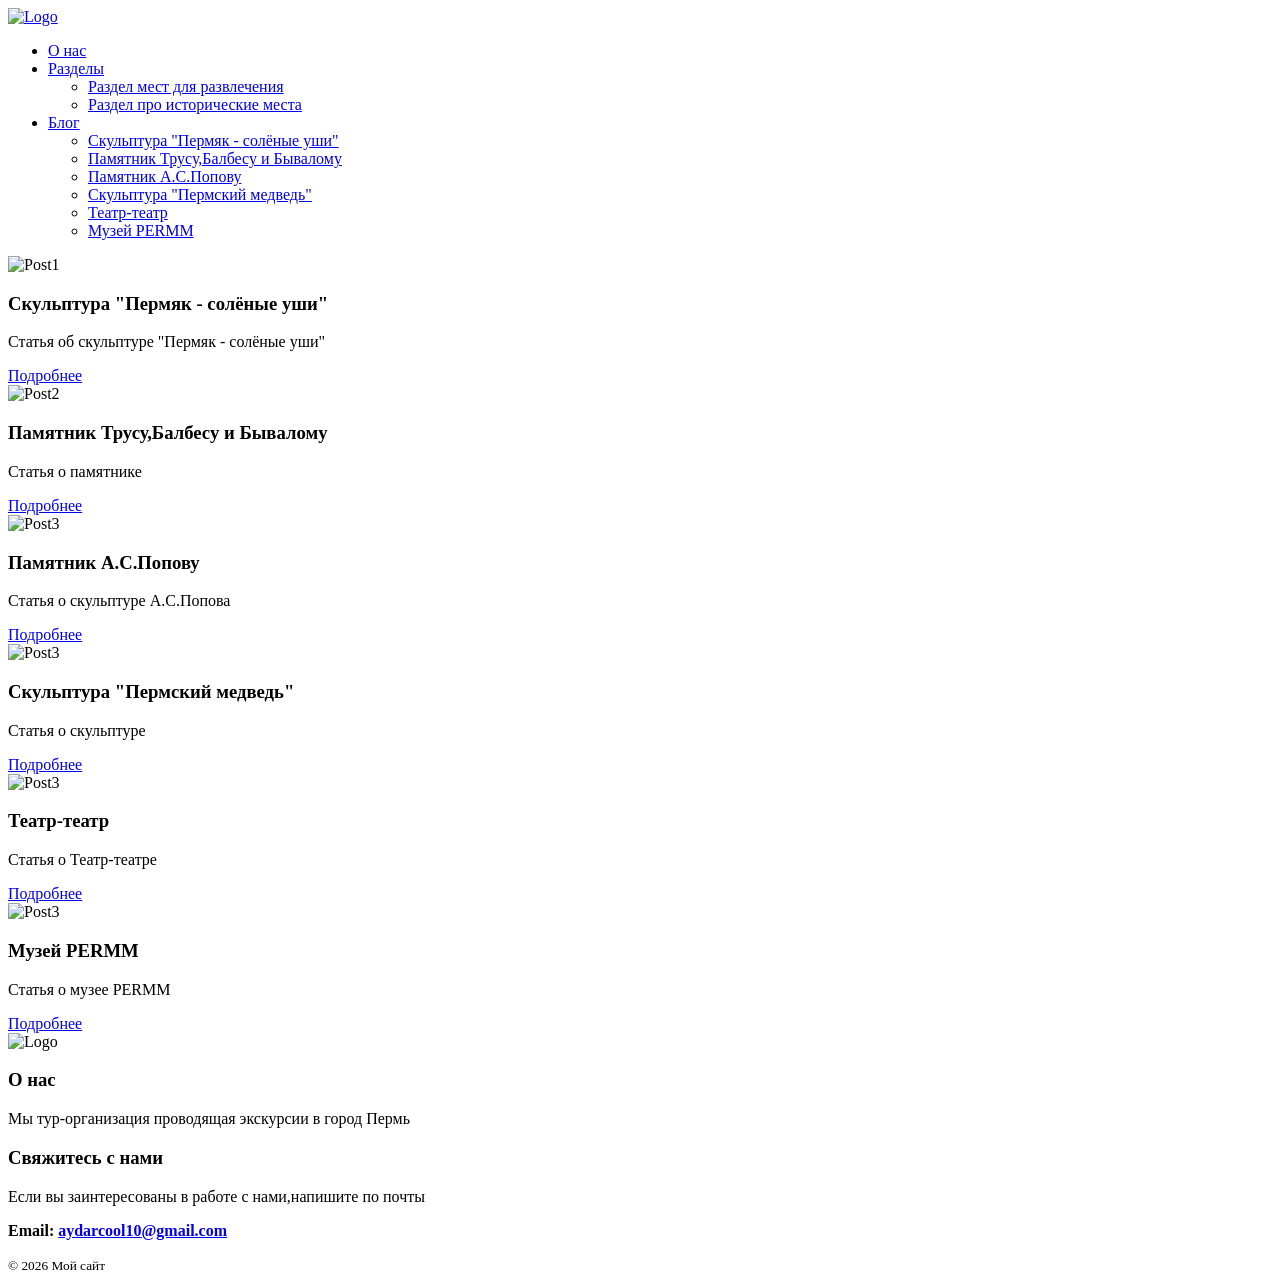
==== MENU_HIST.html @ cdac60d3 "111" ====
<!DOCTYPE html>
<html lang="en">
<head>
    <meta charset="UTF-8">
    <meta name="viewport" content="width=device-width, initial-scale=1.0">
    <title>Document</title>
    <link rel="stylesheet" href="Styles/style.css">
</head>
<body>
    <header>
        <div class="header_container">
            <a href="About_Us.html" class = "logo-link"><img src="Images/Logo.png" alt="Logo" width="200" draggable="false" class = "logo"></a>

            <nav class = "main-nav">
                <ul class = "nav-list">
                    <li><a href="About_Us.html" class="nav-link">О нас</a></li>
                    <li class="dropdown">
                        <a href="#" class="nav-link">Разделы</a>
                        <ul class="dropdown-menu">
                            <li><a href="MENU_FUN.html">Раздел мест для развлечения</a></li>
                            <li><a href="MENU_HIST.html">Раздел про исторические места</a></li>
                        </ul>
                    </li>
                    <li class="dropdown">
                        <a href="#" class="nav-link">Блог </a>
                        <ul class="dropdown-menu">
                            <li><a href="PERM_USHI.html">Скульптура "Пермяк - солёные уши"</a></li>
                            <li><a href="PostTBB.html">Памятник Трусу,Балбесу и Бывалому</a></li>
                            <li><a href="PostPOPOV.html">Памятник А.С.Попову</a></li>
                            <li><a href="PostBEAR.html">Скульптура "Пермский медведь"</a></li>
                            <li><a href="PostTeTe.html">Театр-театр</a></li>
                            <li><a href="PostPERMM.html">Музей PERMM</a></li>
                        </ul>
                    </li>
                    

                </ul>
            </nav>
    </header>

        </div>
        
    <main>
        <div class="pos">
            <div class = "post">
                <img src="Images/USHI.jpg" alt="Post1" height="230">
                <div>
                    <h3>Скульптура "Пермяк - солёные уши"</h3>
                    <p>Статья об скульптуре "Пермяк - солёные уши"</p>
                    <a href="PERM_USHI.html">Подробнее</a>
                </div>
            </div>
            <div class = "post">
                <img src="Images/TBB.webp" alt="Post2" height="230">
                    <div>
                        <h3>Памятник Трусу,Балбесу и Бывалому</h3>
                        <p>Статья о памятнике</p>
                        <a href="PostTBB.html">Подробнее</a>
                    </div>
            </div>
            <div class = "post">
                <img src="Images/POPOV.jpg" alt="Post3" height="230">
                    <div>
                        <h3>Памятник А.С.Попову</h3>
                        <p>Статья о скульптуре А.С.Попова</p>
                        <a href="PostPOPOV.html">Подробнее</a>
                    </div>
                </div>
            </div>
            <div class = "post">
                <img src="Images/BEAR.webp" alt="Post3" height="230">
                    <div>
                        <h3>Скульптура "Пермский медведь"</h3>
                        <p>Статья о скульптуре</p>
                        <a href="PostBEAR.html">Подробнее</a>
                    </div>
                </div>
            </div>
            <div class = "post">
                <img src="Images/TeTe.jpg" alt="Post3" height="230">
                    <div>
                        <h3>Театр-театр</h3>
                        <p>Статья о Театр-театре</p>
                        <a href="PostTeTe.html">Подробнее</a>
                    </div>
                </div>
            </div>
            <div class = "post">
                <img src="Images/PERMM.jpg" alt="Post3" height="230">
                    <div>
                        <h3>Музей PERMM</h3>
                        <p>Статья о музее PERMM</p>
                        <a href="PostPERMM.html">Подробнее</a>
                    </div>
                </div>
            </div>
    </main>

    <footer>
        <div class = "footer-content">

            <img src="Images/Logo.png" alt="Logo" width="200" draggable="false" class ="footer-logo">

            <div class = "footer-columns">

                <div class = "footer-column">
                    <h3>О нас</h3>
                    <p>Мы тур-организация проводящая экскурсии в город Пермь</p>
                </div>

                <div class="footer-column">
                    <h3>Свяжитесь с нами</h3>
                    <p>Если вы заинтересованы в работе с нами,напишите по почты</p>
                    <p><strong>Email: <a href="mailto:aydarcool10@gmail.com">aydarcool10@gmail.com</a></strong></p>
                
                </div>

            </div>
        </div>
        
        <div class="footer-bottom">
            <small>&copy; 2026 Мой сайт</small>
        </div>
    </footer>
    <script src="Script/Script.js"></script>
</body>
</html>
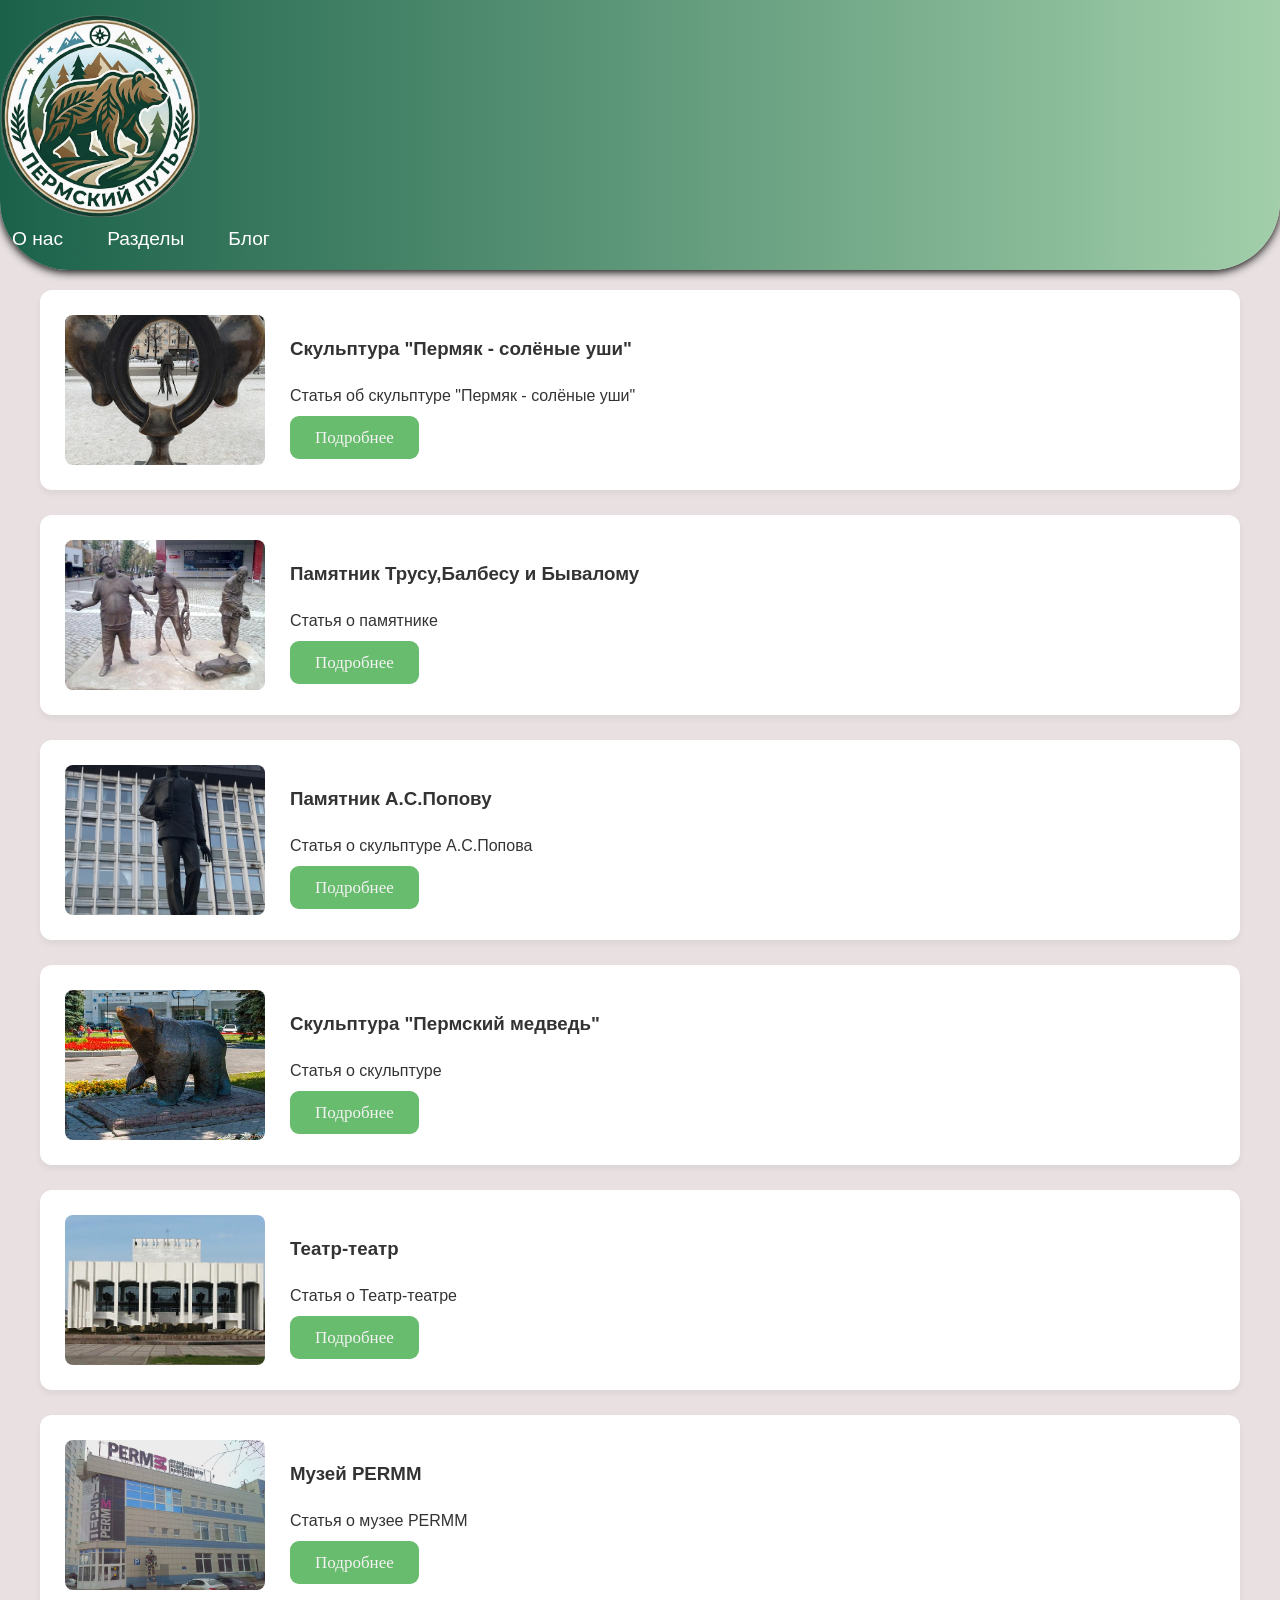
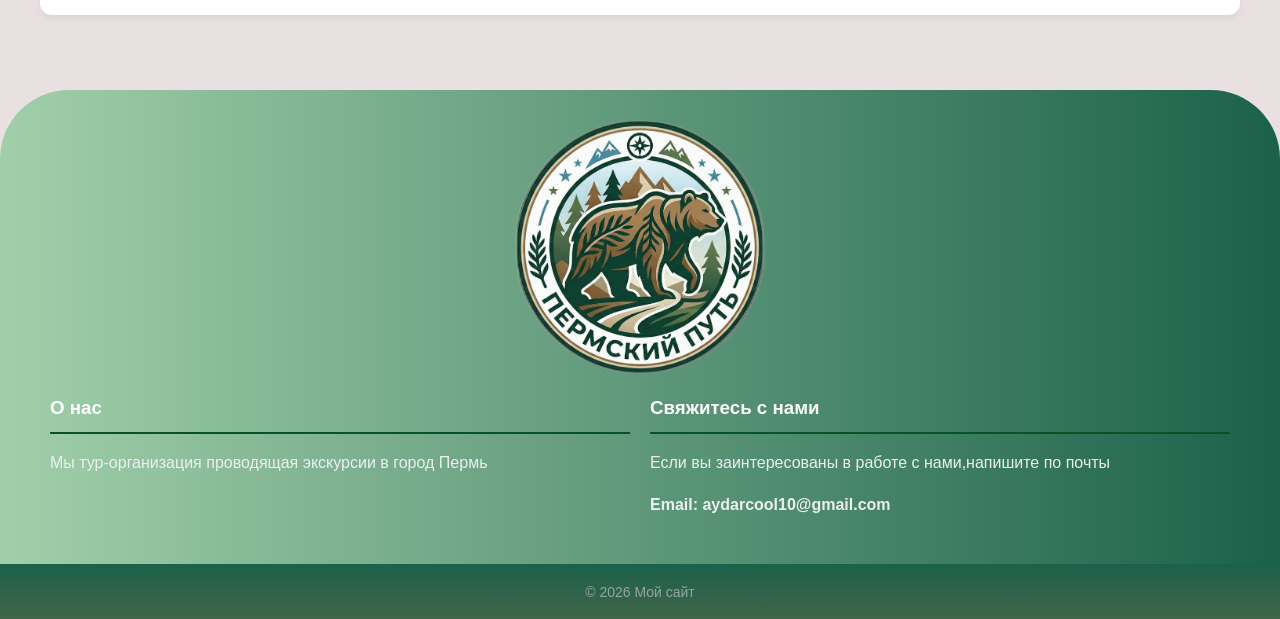
==== commit b234444a: "Add files via upload" ====
--- a/MENU_HIST.html
+++ b/MENU_HIST.html
@@ -9,7 +9,7 @@
 <body>
     <header>
         <div class="header_container">
-            <a href="About_Us.html" class = "logo-link"><img src="Images/Logo.png" alt="Logo" width="200" draggable="false" class = "logo"></a>
+            <a href="index.html" class = "logo-link"><img src="Images/Logo.png" alt="Logo" width="200" draggable="false" class = "logo"></a>
 
             <nav class = "main-nav">
                 <ul class = "nav-list">
--- a/Styles/style.css
+++ b/Styles/style.css
@@ -0,0 +1,298 @@
+body{
+    font-family: Verdana, Geneva, Tahoma, sans-serif;
+    line-height:1.6 ;
+    color: #333;
+    background-color: #e9e1e1;
+    margin:0;
+    padding: 0;
+}
+
+header{
+    background: linear-gradient(90deg,#1b614a,#a2cfaa);
+    color: white;
+    padding: 15px 0;
+    box-shadow: 0 2px 10px #000001;
+    border-radius: 0px 0px 69px 69px;
+}
+
+.header-container{
+    max-width: 1200px;
+    margin:0 auto;
+    display: flex;
+    align-items: center;
+    justify-content: space-between;
+    padding: 0 20px;
+}
+.logo-link{
+    display:inline-block;
+
+}
+.main-nav .nav-list{
+    list-style: none;
+    margin: 0;
+    padding: 0;
+    display: flex;
+    gap:20px;
+}
+.nav-link{
+    color:white;
+    text-decoration: none;
+    font-weight: 500;
+    font-size:1.2em;
+    padding:8px 12px;
+    border-radius:4px;
+    transition:background-color 0.3s ease, color 0.3s ease;
+}
+.nav-link:hover, .nav-link.active{
+    background-color: rgba(255,255,255,0.2);
+    color:#ecf0f1;
+}
+.dropdown{
+    position: relative;
+}
+.main-nav .dropdown-menu{
+    position: absolute;
+    top: 100%;
+    left:0;
+    background: white;
+    border-radius: 6px;
+    box-shadow: 0 4px 5px rgba(0,0,0,0.1);
+    padding: 5px 0;
+    margin: 0;
+    list-style:none;
+    min-width: 200px;
+    opacity: 0;
+    visibility: hidden;
+    transition: all 0.3s ease;
+    z-index:1000;
+    display: block;
+
+}
+.main-nav .dropdown:hover .dropdown-menu{
+    opacity: 1;
+    visibility: visible;
+    transform: translateY(0px);
+}
+footer{
+    background: linear-gradient(90deg,#a2cfaa,#1b614a);
+    color: #ecf0f1;
+    padding: 30px 0 0;
+    margin-top: 30px;
+    border-radius: 69px 69px 0 0;
+}
+
+.footer-content{
+    max-width: 1200px;
+    margin: 0 auto;
+    padding: 0 20px;
+}
+.footer-logo{
+    display: block;
+    margin: 0 auto 20px;
+    width: 250px
+}
+main{
+    padding: 20px;
+    max-width: 1200px;
+    margin: 0 auto;
+}
+.post{
+    background-color: white;
+    padding: 25px;
+    border-radius: 12px;
+    margin-bottom: 25px;
+    display: flex;
+    box-shadow: 0 4px 6px rgb(0,0,0,0.05);
+    transition:0.3s ease;
+}
+
+.post:hover{
+    transform:translateY(-5px);
+    box-shadow: 0 6px 12px rgb(0,0,0,0.1);
+}
+
+.post img{
+    margin-right:25px;
+    border-radius:8px;
+    object-fit:cover;
+    width:200px;
+    height:150px;
+}
+
+.post-content{
+    flex:1;
+}
+
+.post h2{
+    color:#2c3e50;
+    margin-top: 0;
+    margin-bottom:10px;
+}
+.footer-columns{
+    display: flex;
+    margin:20px 0;
+
+}
+.footer-column{
+    flex: 1;
+    padding:0 10px;
+}
+.footer-column h3{
+    color:#ffffff;
+    border-bottom: 2px solid #075328;
+    padding-bottom: 10px;
+    margin: 0 0 15px;
+}
+
+.footer-column a{
+    color: #ecf0f1;
+    text-decoration: none;
+    transition: 0.22s;
+}
+.footer-column a:hover{
+    color: #3498db
+}
+
+.footer-bottom{
+    background: linear-gradient(360deg,#416548,#1b614a);
+    text-align: center;
+    padding:15px 0;
+    margin-top: 30px;
+}
+.footer-bottom small{
+    font-size:14px;
+    color:#95a5a6;
+}
+
+@media (max-width: 768px){
+    .post{
+        flex-direction: column;
+    }
+    .post img{
+        margin: 0 0 15px;
+        width:100%;
+        height:auto
+    }
+    .footer-columns{
+        flex-direction: column;
+    }
+    .footer-column{
+        padding:0;
+    }
+    .footer-logo{
+        width: 200px;
+    }
+}
+
+.post a{
+    text-decoration: none;
+    font-size: 17px;
+    color: rgb(244, 242, 242);
+    padding: 12px 25px;
+    background-color: #0a94169e;
+    border-radius: 9px;
+    transition: background 0.2s, color 0.2s;
+    font-family: Verdana;
+    
+
+}
+
+.post a:hover{
+    color:#044418;
+}
+
+.post-detail{
+    max-width: 900px;
+    margin:0 auto;
+    padding:20px;
+}
+
+.detailed-post{
+    background: white;
+    border-radius:12px;
+    padding: 30px;
+    margin:30px;
+    box-shadow: 0 4px 6px rgba(0,0,0,0.05);
+}
+.detailed-post h1{
+    color:#2c3e50;
+    margin-top:0;
+    font-size:2.2em;
+}
+.post-image{
+    width:100%;
+    max-width:600px;
+    object-fit: cover;
+    border-radius: 8px;
+    margin-bottom: 25px;
+}
+.post-content{
+    line-height: 1.8;
+    color: #333;
+    font-size:1.1em;
+
+}
+.post-content p{
+    margin-bottom: 20px;
+}
+
+.comments{
+    background: white;
+    border-radius: 12px;
+    padding: 30px;
+    box-shadow: 0 4px 6px rgba(0,0,0,0.05)
+}
+.comments h2{
+    color:#2c3e50;
+    margin-top: 0;
+    margin-bottom: 25px;
+    padding-bottom: 10px;
+    border-bottom: 2px solid #f0f0f0;
+
+}
+.comment{
+    padding: 20px 0;
+    border-bottom:1px solid #cec7c7;
+}
+.comment:last-child{
+    border-bottom: none;
+}
+
+.comment-author{
+    font-weight: bold;
+    color: #2c3e50;
+    margin-bottom: 5px;
+}
+.comment-date{
+    font-size: 0.8em;
+    color:#7f8c8d;
+    margin-bottom: 10px;
+}
+.comment-text{
+    color: #333;
+    line-height: 1.6;
+}
+.button-back{
+    text-decoration: none;
+    font-size: 17px;
+    color: rgb(244, 242, 242);
+    padding: 12px 25px;
+    background-color: #0e68c3;
+    border-radius: 9px;
+    transition: background 0.2s, color 0.2s;
+    font-family: Verdana;
+}
+.button-back:hover{
+    background-color: #0b4a88;
+}
+@keyframes slideDown{
+    from{
+        opacity: 0;
+        transform: translateY(-30px);
+    }
+    to{
+        opacity: 1;
+        transform: translateY(0px);
+    }
+}
+    
